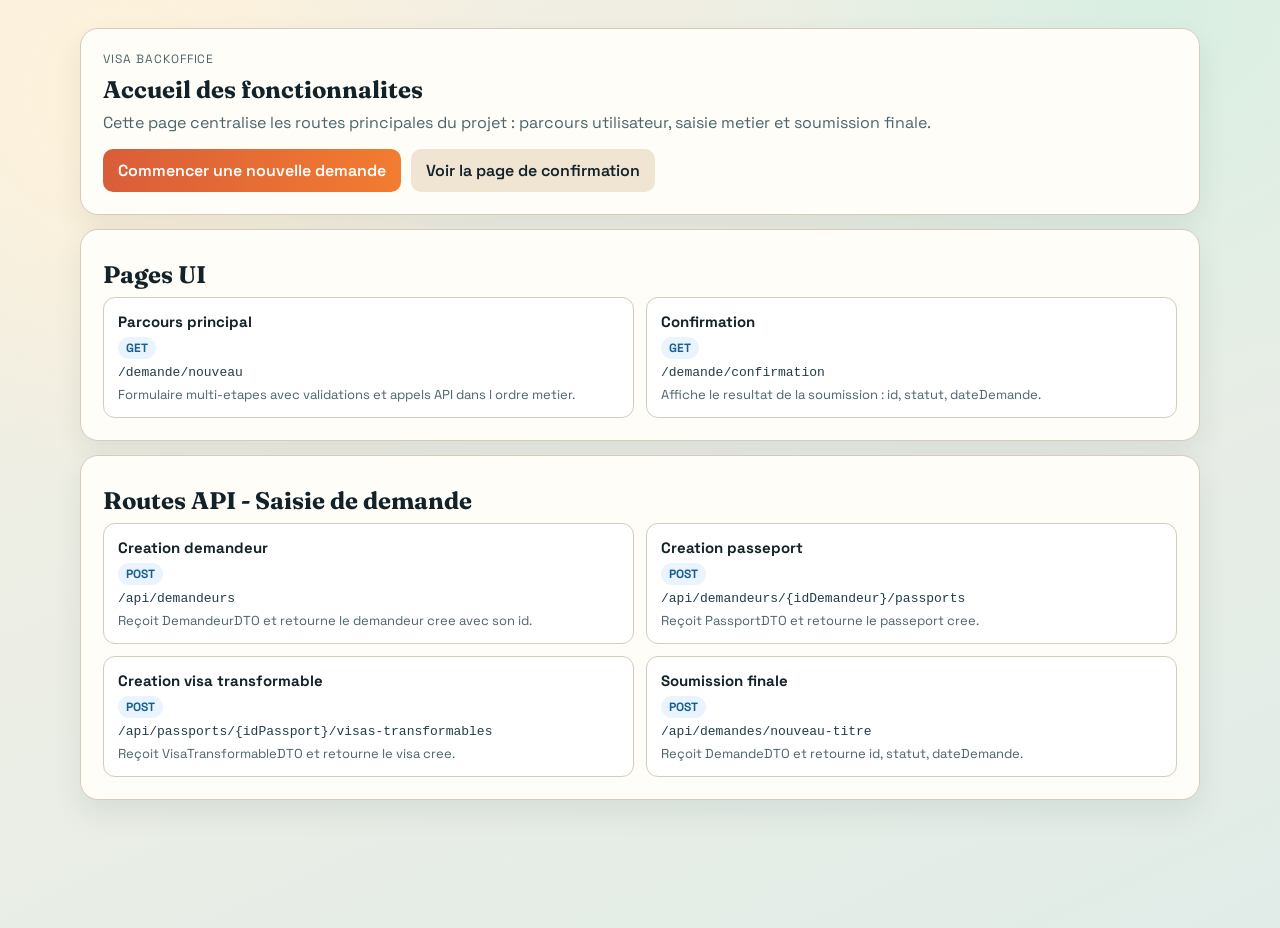
==== back/src/main/resources/static/index.html @ c070fa78 "commit finale" ====
<!doctype html>
<html lang="fr">
<head>
    <meta charset="UTF-8">
    <meta name="viewport" content="width=device-width, initial-scale=1.0">
    <title>Visa Backoffice - Accueil</title>
    <link rel="preconnect" href="https://fonts.googleapis.com">
    <link rel="preconnect" href="https://fonts.gstatic.com" crossorigin>
    <link href="https://fonts.googleapis.com/css2?family=Space+Grotesk:wght@400;500;700&family=Fraunces:opsz,wght@9..144,600&display=swap" rel="stylesheet">
    <style>
        :root {
            --bg-a: #f4efe2;
            --bg-b: #e1ece8;
            --ink: #132228;
            --muted: #4d636b;
            --line: #d6cbba;
            --card: #fffdf8;
            --accent: #d95d39;
            --accent-2: #f27c30;
        }

        * { box-sizing: border-box; }

        body {
            margin: 0;
            min-height: 100vh;
            font-family: "Space Grotesk", sans-serif;
            color: var(--ink);
            background:
                radial-gradient(circle at 10% 10%, #fff2da, transparent 28%),
                radial-gradient(circle at 90% 0%, #d8efe2, transparent 30%),
                linear-gradient(155deg, var(--bg-a), var(--bg-b));
        }

        .shell {
            width: min(1120px, 92vw);
            margin: 28px auto 42px;
            display: grid;
            gap: 14px;
        }

        .card {
            border: 1px solid var(--line);
            background: var(--card);
            border-radius: 18px;
            padding: 22px;
            box-shadow: 0 12px 30px rgba(19, 34, 40, 0.08);
        }

        h1, h2 {
            margin: 8px 0;
            font-family: "Fraunces", serif;
        }

        .eyebrow {
            margin: 0;
            text-transform: uppercase;
            letter-spacing: .08em;
            font-size: 12px;
            color: var(--muted);
        }

        .subtitle {
            margin: 0;
            color: var(--muted);
        }

        .cta-row {
            margin-top: 16px;
            display: flex;
            gap: 10px;
            flex-wrap: wrap;
        }

        .btn {
            border: none;
            border-radius: 10px;
            padding: 11px 15px;
            text-decoration: none;
            font-weight: 600;
            display: inline-block;
        }

        .btn-primary {
            background: linear-gradient(90deg, var(--accent), var(--accent-2));
            color: #fff;
        }

        .btn-secondary {
            background: #efe5d2;
            color: var(--ink);
        }

        .grid {
            display: grid;
            grid-template-columns: repeat(2, minmax(0, 1fr));
            gap: 12px;
        }

        .route-block {
            border: 1px solid var(--line);
            border-radius: 12px;
            padding: 14px;
            background: #fff;
            display: grid;
            gap: 6px;
        }

        .route-title {
            margin: 0;
            font-size: 15px;
            font-weight: 700;
        }

        .method {
            font-size: 12px;
            color: #175f91;
            background: #eaf4ff;
            border-radius: 999px;
            padding: 3px 8px;
            width: fit-content;
            font-weight: 700;
        }

        .path {
            font-family: ui-monospace, SFMono-Regular, Menlo, Monaco, Consolas, "Liberation Mono", "Courier New", monospace;
            font-size: 13px;
            color: #223d47;
            word-break: break-word;
        }

        .desc {
            font-size: 13px;
            color: var(--muted);
        }

        @media (max-width: 900px) {
            .grid { grid-template-columns: 1fr; }
        }
    </style>
</head>
<body>
    <main class="shell">
        <section class="card">
            <p class="eyebrow">Visa Backoffice</p>
            <h1>Accueil des fonctionnalites</h1>
            <p class="subtitle">
                Cette page centralise les routes principales du projet : parcours utilisateur, saisie metier et soumission finale.
            </p>
            <div class="cta-row">
                <a class="btn btn-primary" href="/demande/nouveau">Commencer une nouvelle demande</a>
                <a class="btn btn-secondary" href="/demande/confirmation">Voir la page de confirmation</a>
            </div>
        </section>

        <section class="card">
            <h2>Pages UI</h2>
            <div class="grid">
                <article class="route-block">
                    <p class="route-title">Parcours principal</p>
                    <span class="method">GET</span>
                    <div class="path">/demande/nouveau</div>
                    <div class="desc">Formulaire multi-etapes avec validations et appels API dans l ordre metier.</div>
                </article>
                <article class="route-block">
                    <p class="route-title">Confirmation</p>
                    <span class="method">GET</span>
                    <div class="path">/demande/confirmation</div>
                    <div class="desc">Affiche le resultat de la soumission : id, statut, dateDemande.</div>
                </article>
            </div>
        </section>

        <section class="card">
            <h2>Routes API - Saisie de demande</h2>
            <div class="grid">
                <article class="route-block">
                    <p class="route-title">Creation demandeur</p>
                    <span class="method">POST</span>
                    <div class="path">/api/demandeurs</div>
                    <div class="desc">Reçoit DemandeurDTO et retourne le demandeur cree avec son id.</div>
                </article>
                <article class="route-block">
                    <p class="route-title">Creation passeport</p>
                    <span class="method">POST</span>
                    <div class="path">/api/demandeurs/{idDemandeur}/passports</div>
                    <div class="desc">Reçoit PassportDTO et retourne le passeport cree.</div>
                </article>
                <article class="route-block">
                    <p class="route-title">Creation visa transformable</p>
                    <span class="method">POST</span>
                    <div class="path">/api/passports/{idPassport}/visas-transformables</div>
                    <div class="desc">Reçoit VisaTransformableDTO et retourne le visa cree.</div>
                </article>
                <article class="route-block">
                    <p class="route-title">Soumission finale</p>
                    <span class="method">POST</span>
                    <div class="path">/api/demandes/nouveau-titre</div>
                    <div class="desc">Reçoit DemandeDTO et retourne id, statut, dateDemande.</div>
                </article>
            </div>
        </section>
    </main>
</body>
</html>
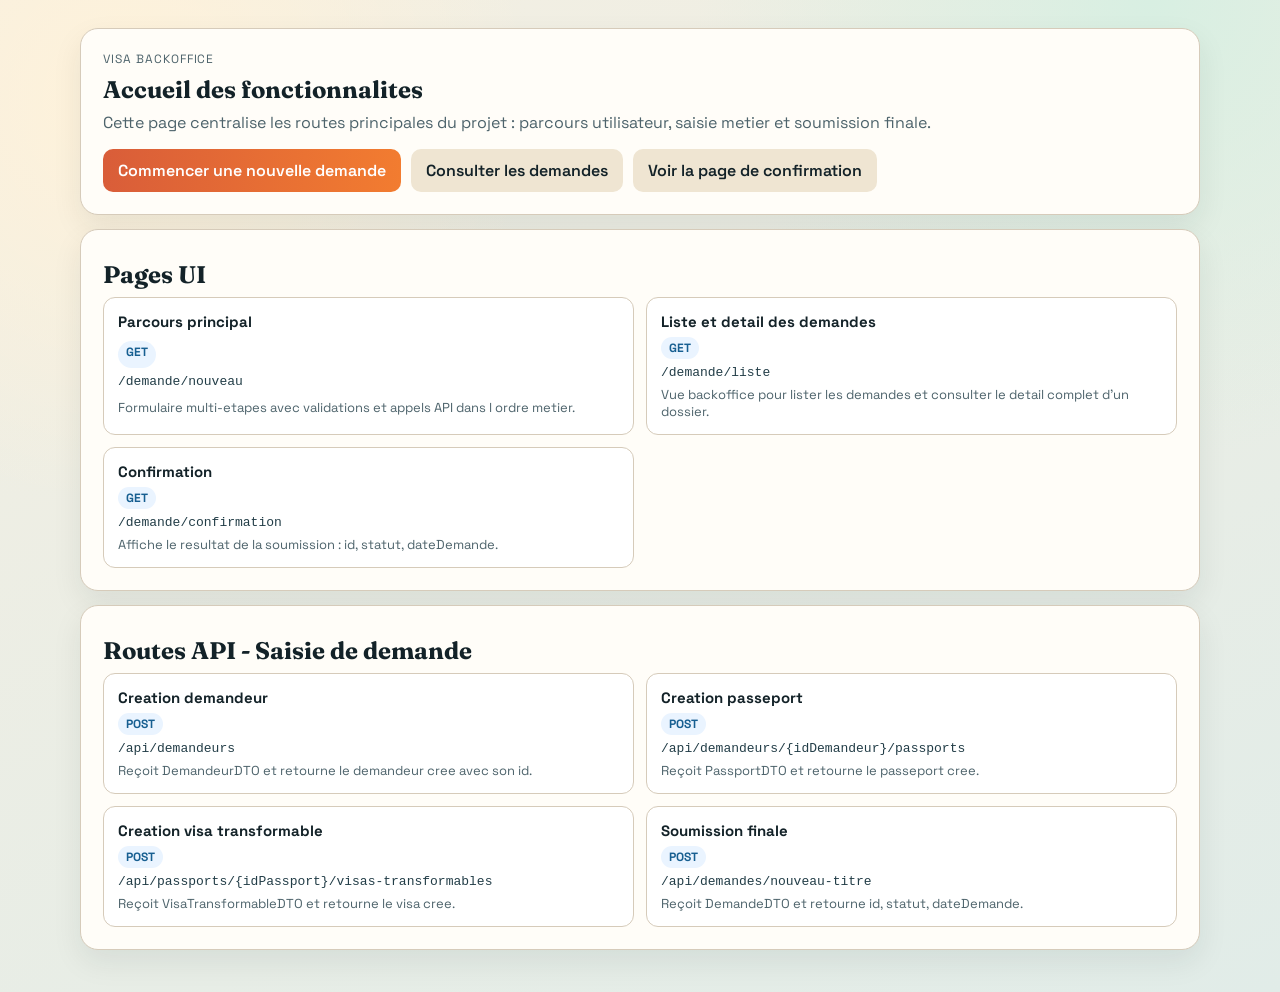
==== commit 06d9346d: "interface de la liste des demandes -> ajout de la page pour lister les demandes et voir les details" ====
--- a/back/src/main/resources/static/index.html
+++ b/back/src/main/resources/static/index.html
@@ -149,6 +149,7 @@
             </p>
             <div class="cta-row">
                 <a class="btn btn-primary" href="/demande/nouveau">Commencer une nouvelle demande</a>
+                <a class="btn btn-secondary" href="/demande/liste">Consulter les demandes</a>
                 <a class="btn btn-secondary" href="/demande/confirmation">Voir la page de confirmation</a>
             </div>
         </section>
@@ -161,6 +162,12 @@
                     <span class="method">GET</span>
                     <div class="path">/demande/nouveau</div>
                     <div class="desc">Formulaire multi-etapes avec validations et appels API dans l ordre metier.</div>
+                </article>
+                <article class="route-block">
+                    <p class="route-title">Liste et detail des demandes</p>
+                    <span class="method">GET</span>
+                    <div class="path">/demande/liste</div>
+                    <div class="desc">Vue backoffice pour lister les demandes et consulter le detail complet d'un dossier.</div>
                 </article>
                 <article class="route-block">
                     <p class="route-title">Confirmation</p>
